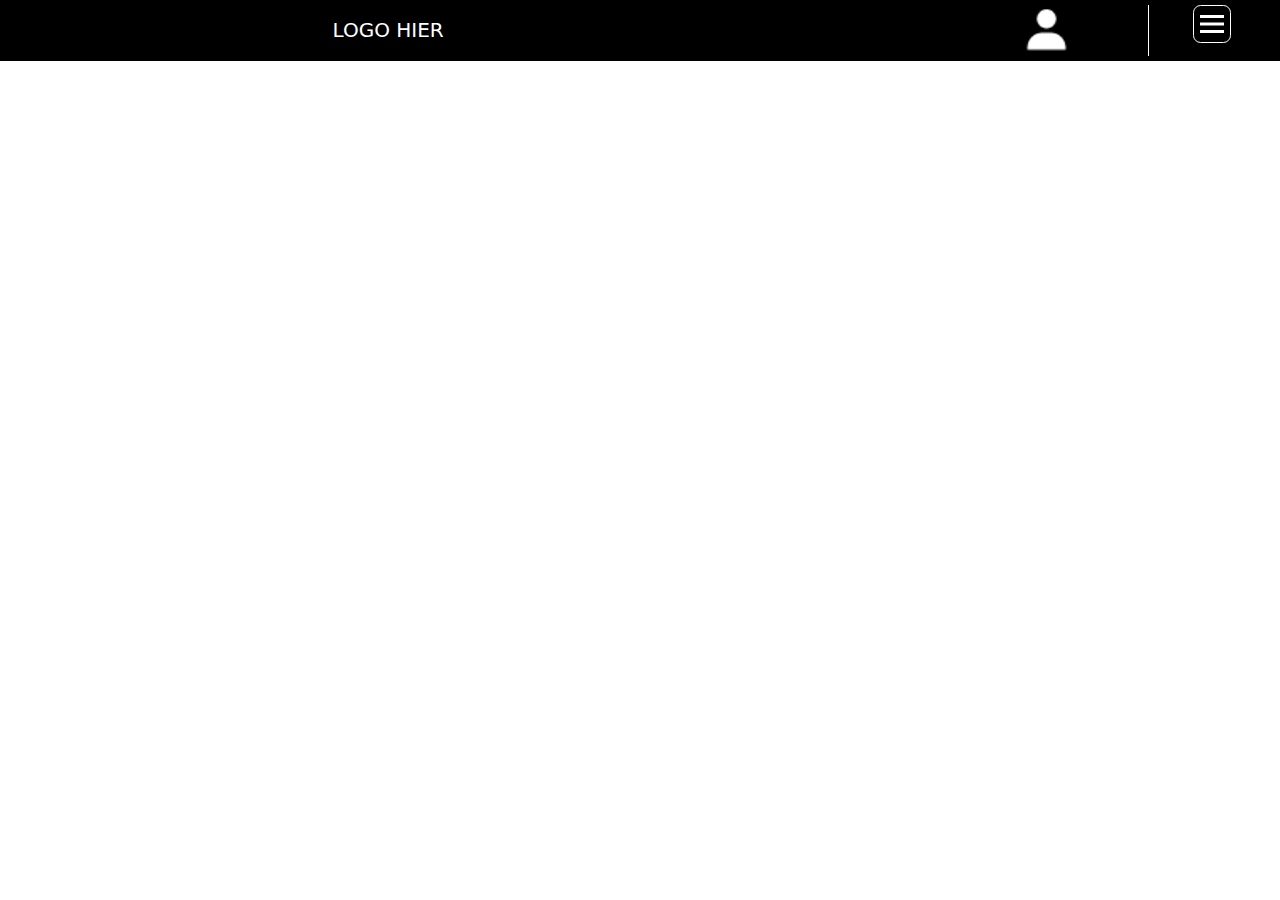
==== componentes.html @ 19275a19 "Initial Home-Page" ====
<!DOCTYPE html>
<html lang="en">
  <head>
    <meta charset="UTF-8" />
    <meta http-equiv="X-UA-Compatible" content="IE=edge" />
    <meta name="viewport" content="width=device-width, initial-scale=1.0" />

    <link
      rel="stylesheet"
      href="https://cdn.jsdelivr.net/npm/bootstrap@5.2.3/dist/css/bootstrap.min.css
    "
    />
    <link rel="stylesheet" href="components.css" />
    <title>Components</title>
  </head>
  <body>
    <header>
      <div class="nav-cont bg-black">
        <div class="cont-logo">
          <a href="*">LOGO HIER</a>
        </div>

        <!--
        <div class="cont-menu">
          <div class="cont-search">
            <form class="form-nav">
              <input
                type="search"
                placeholder="Search"
                aria-label="Search"
              />
              <a href="#">
                <img src="Images/icons/searchNavbar-white.png" alt="user-navbar">
            </a>
            </form>
          </div>
          -->
          
          <div class="cont-account">
            <a href="">
                <img src="Images/icons/userNavbar-white.png" alt="user-navbar">
            </a>
          </div>

          <div class="cont-submenu">
            <button
            class="navbar-toggler"
            type="button"
            data-bs-toggle="offcanvas"
            data-bs-target="#offcanvasDarkNavbar"
            aria-controls="offcanvasDarkNavbar"
          >
            <span id="menu-icon">
                <img src="Images/icons/menuNavbar-white.png" alt="menu-navbar">
            </span>
          </button>
        <div
            class="offcanvas offcanvas-end text-bg-dark"
            tabindex="-1"
            id="offcanvasDarkNavbar"
            aria-labelledby="offcanvasDarkNavbarLabel"
          >
            <div class="offcanvas-header">
              <h5 class="offcanvas-title" id="offcanvasDarkNavbarLabel">
                Dark offcanvas
              </h5>
              <button
                type="button"
                class="btn-close btn-close-white"
                data-bs-dismiss="offcanvas"
                aria-label="Close"
              ></button>
            </div>
            <div class="offcanvas-body">
              <ul class="navbar-nav justify-content-end flex-grow-1 pe-3">
                <li class="nav-item">
                  <a class="nav-link active" aria-current="page" href="#"
                    >Home</a
                  >
                </li>
                <li class="nav-item">
                    <a class="nav-link" href="#">About us</a>
                </li>
                <li class="nav-item">
                    <a class="nav-link" href="#">Contact</a>
                </li>
                <li class="nav-item">
                    <a class="nav-link" href="#">Services</a>
                </li>
                <li class="nav-item">
                    <a class="nav-link" href="#">Travels</a>
                </li>
                <li class="nav-item dropdown">
                  <a
                    class="nav-link dropdown-toggle"
                    href="#"
                    role="button"
                    data-bs-toggle="dropdown"
                    aria-expanded="false"
                  >
                    Dropdown
                  </a>
                  <ul class="dropdown-menu dropdown-menu-dark">
                    <li><a class="dropdown-item" href="#">Action</a></li>
                    <li>
                      <a class="dropdown-item" href="#">Another action</a>
                    </li>
                    <li>
                      <hr class="dropdown-divider" />
                    </li>
                    <li>
                      <a class="dropdown-item" href="#">Something else here</a>
                    </li>
                  </ul>
                </li>
              </ul>
            </div>
          </div>
        </div>
          </div>
        </div>
      </div>
    </header>
    <!--CODE BOOTSTRAP-->
    <script src="https://cdn.jsdelivr.net/npm/bootstrap@5.2.3/dist/js/bootstrap.bundle.min.js
    "></script>
  </body>
</html>
---- components.css ----
.nav-cont {
  display: flex;
  flex-direction: row;
  padding: 5px;
}
.cont-logo {
  width: 30%;
  background-color: rgba(127, 255, 212, 0);
  padding-left: 10px;
  margin: auto;
}
.cont-logo a {
  text-decoration: none;
  font-size: 20px;
  text-decoration: wavy;
  color: white;
}
.cont-menu {
  background-color: rgba(255, 228, 196, 0);
  width: 70%;
  display: flex;
  flex-direction: row;
  padding: 2px;
  float: right;
}
/*
.cont-search {
  background-color: rgba(33, 73, 73, 0);
  width: 80%;
}
.form-nav {
  float: right;
  border-right: 1px solid white;
}
.form-nav input {
  width: 80%;
  border-radius: 8px;
}
*/
.cont-account {
  background-color: rgba(55, 0, 255, 0);
  width: 10%;
  float: right;
}
.cont-account img {
  width: 40%;
  margin: auto;
}
.cont-submenu {
  background-color: rgba(175, 93, 17, 0);
  width: 10%;
  text-align: center;
  border-left: 1px solid white;
  float: right;
}
#menu-icon img {
  border: 1px solid rgb(255, 255, 255);
  border-radius: 20%;
  margin: auto;
}
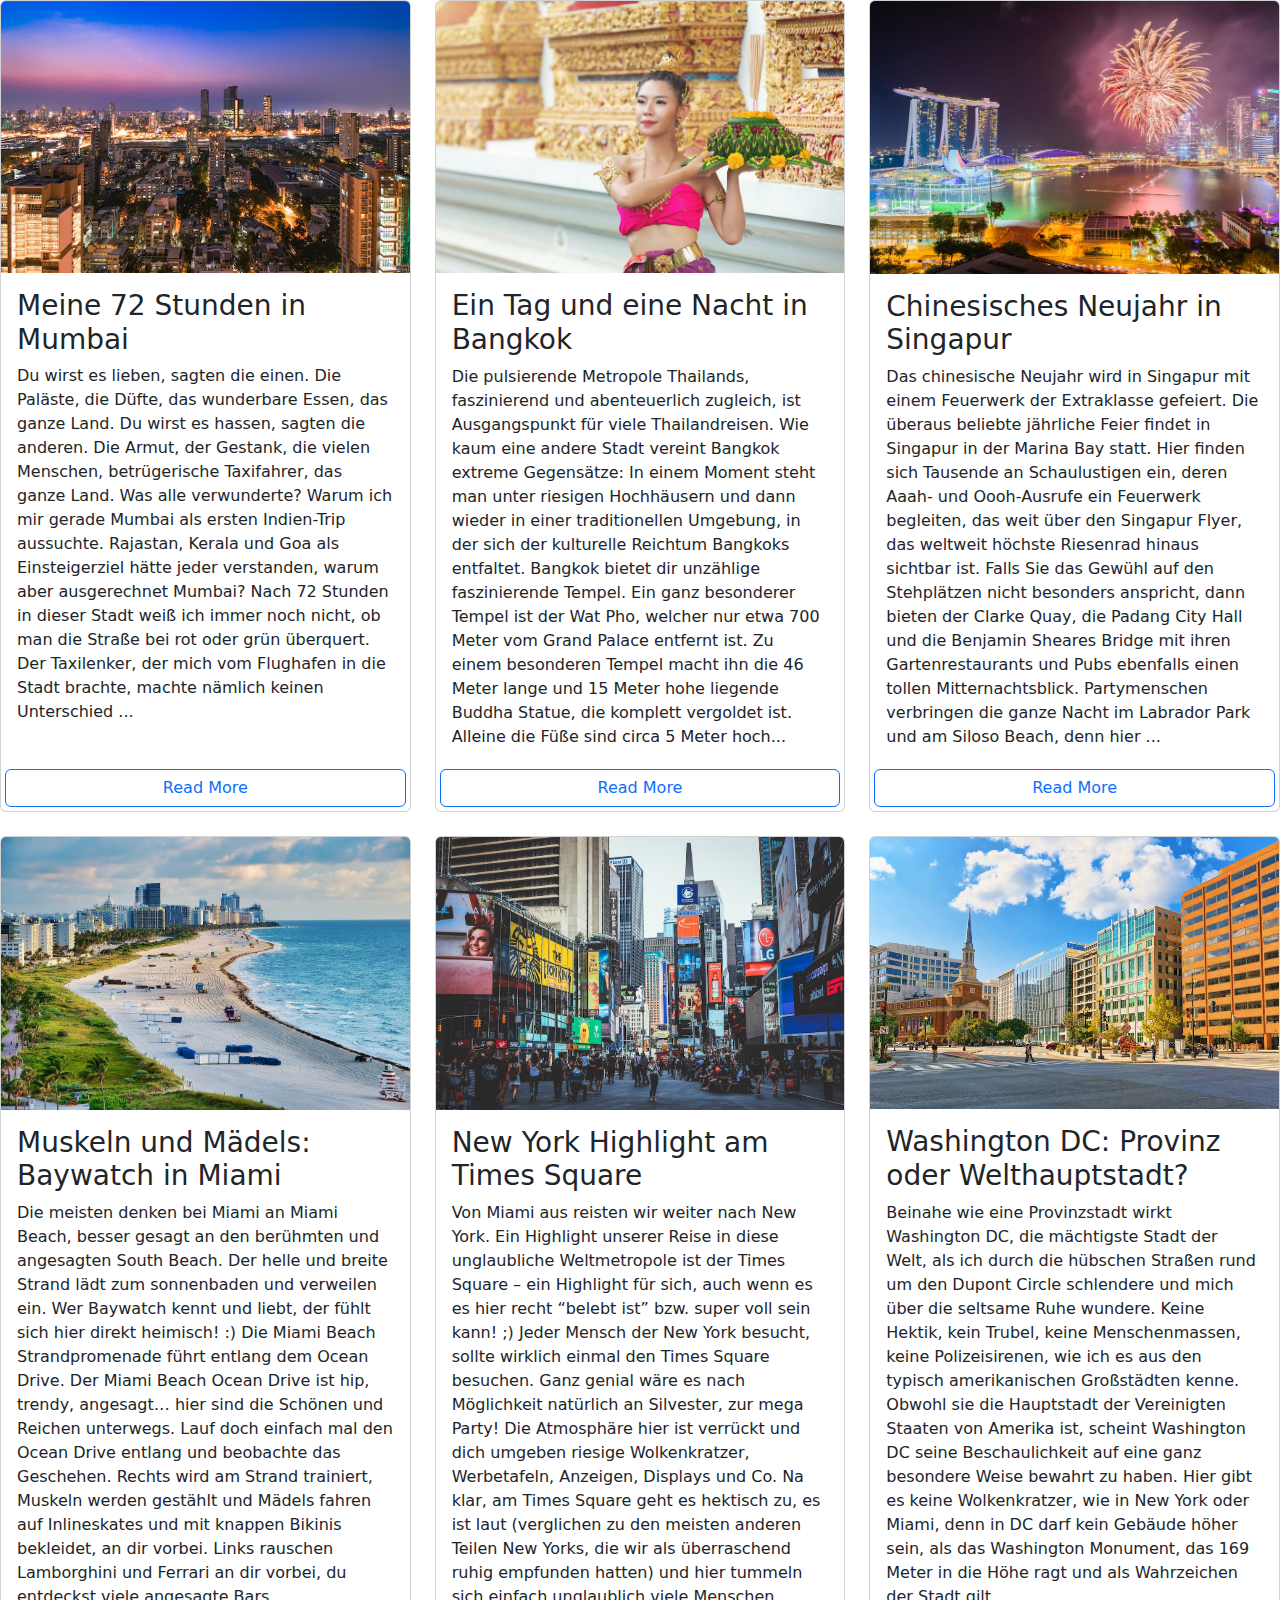
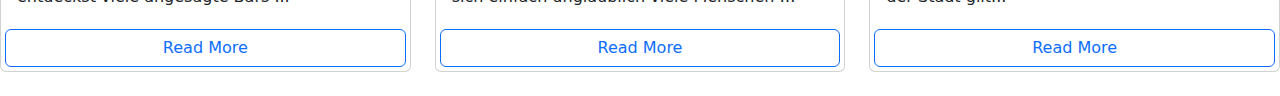
==== commit 78b1e298: "Blog fixiert" ====
--- a/componentes.html
+++ b/componentes.html
@@ -15,108 +15,180 @@
   </head>
   <body>
     <header>
-      <div class="nav-cont bg-black">
-        <div class="cont-logo">
-          <a href="*">LOGO HIER</a>
-        </div>
-
-        <!--
-        <div class="cont-menu">
-          <div class="cont-search">
-            <form class="form-nav">
-              <input
-                type="search"
-                placeholder="Search"
-                aria-label="Search"
-              />
-              <a href="#">
-                <img src="Images/icons/searchNavbar-white.png" alt="user-navbar">
-            </a>
-            </form>
-          </div>
-          -->
-          
-          <div class="cont-account">
-            <a href="">
-                <img src="Images/icons/userNavbar-white.png" alt="user-navbar">
-            </a>
-          </div>
-
-          <div class="cont-submenu">
-            <button
-            class="navbar-toggler"
-            type="button"
-            data-bs-toggle="offcanvas"
-            data-bs-target="#offcanvasDarkNavbar"
-            aria-controls="offcanvasDarkNavbar"
-          >
-            <span id="menu-icon">
-                <img src="Images/icons/menuNavbar-white.png" alt="menu-navbar">
-            </span>
-          </button>
-        <div
-            class="offcanvas offcanvas-end text-bg-dark"
-            tabindex="-1"
-            id="offcanvasDarkNavbar"
-            aria-labelledby="offcanvasDarkNavbarLabel"
-          >
-            <div class="offcanvas-header">
-              <h5 class="offcanvas-title" id="offcanvasDarkNavbarLabel">
-                Dark offcanvas
-              </h5>
-              <button
-                type="button"
-                class="btn-close btn-close-white"
-                data-bs-dismiss="offcanvas"
-                aria-label="Close"
-              ></button>
-            </div>
-            <div class="offcanvas-body">
-              <ul class="navbar-nav justify-content-end flex-grow-1 pe-3">
-                <li class="nav-item">
-                  <a class="nav-link active" aria-current="page" href="#"
-                    >Home</a
-                  >
-                </li>
-                <li class="nav-item">
-                    <a class="nav-link" href="#">About us</a>
-                </li>
-                <li class="nav-item">
-                    <a class="nav-link" href="#">Contact</a>
-                </li>
-                <li class="nav-item">
-                    <a class="nav-link" href="#">Services</a>
-                </li>
-                <li class="nav-item">
-                    <a class="nav-link" href="#">Travels</a>
-                </li>
-                <li class="nav-item dropdown">
-                  <a
-                    class="nav-link dropdown-toggle"
-                    href="#"
-                    role="button"
-                    data-bs-toggle="dropdown"
-                    aria-expanded="false"
-                  >
-                    Dropdown
-                  </a>
-                  <ul class="dropdown-menu dropdown-menu-dark">
-                    <li><a class="dropdown-item" href="#">Action</a></li>
-                    <li>
-                      <a class="dropdown-item" href="#">Another action</a>
-                    </li>
-                    <li>
-                      <hr class="dropdown-divider" />
-                    </li>
-                    <li>
-                      <a class="dropdown-item" href="#">Something else here</a>
-                    </li>
-                  </ul>
-                </li>
-              </ul>
-            </div>
-          </div>
-        </div>
+      <div class="row row-cols-1 row-cols-md-3 g-4">
+        <div class="col">
+          <div class="card h-100">
+            <img
+              src="/Images/Asia/india-Mumbei/dadar-skyline-mumbai-india_469504-2.jpg"
+              class="card-img-top"
+            />
+            <div class="card-body">
+              <h3 class="card-title">Meine 72 Stunden in Mumbai</h3>
+              <p class="card-text">
+                Du wirst es lieben, sagten die einen. Die Paläste, die Düfte,
+                das wunderbare Essen, das ganze Land. Du wirst es hassen, sagten
+                die anderen. Die Armut, der Gestank, die vielen Menschen,
+                betrügerische Taxifahrer, das ganze Land. Was alle verwunderte?
+                Warum ich mir gerade Mumbai als ersten Indien-Trip aussuchte.
+                Rajastan, Kerala und Goa als Einsteigerziel hätte jeder
+                verstanden, warum aber ausgerechnet Mumbai? Nach 72 Stunden in
+                dieser Stadt weiß ich immer noch nicht, ob man die Straße bei
+                rot oder grün überquert. Der Taxilenker, der mich vom Flughafen
+                in die Stadt brachte, machte nämlich keinen Unterschied ...
+              </p>
+            </div>
+            <div class="w-100 my-1 px-1">
+              <a href="#" class="btn btn-outline-primary w-100">Read More</a>
+            </div>
+          </div>
+        </div>
+        <div class="col">
+          <div class="card h-100">
+            <img
+              src="/Images/Asia/Thailand-Bangkok/asia-woman-thai-dress-traditional-hold-kratong-loy-krathong-festival_1150-27907.jpg"
+              class="card-img-top"
+              alt="..."
+            />
+            <div class="card-body">
+              <h3 class="card-title">Ein Tag und eine Nacht in Bangkok</h3>
+              <p class="card-text">
+                Die pulsierende Metropole Thailands, faszinierend und
+                abenteuerlich zugleich, ist Ausgangspunkt für viele
+                Thailandreisen. Wie kaum eine andere Stadt vereint Bangkok
+                extreme Gegensätze: In einem Moment steht man unter riesigen
+                Hochhäusern und dann wieder in einer traditionellen Umgebung, in
+                der sich der kulturelle Reichtum Bangkoks entfaltet. Bangkok
+                bietet dir unzählige faszinierende Tempel. Ein ganz besonderer
+                Tempel ist der Wat Pho, welcher nur etwa 700 Meter vom Grand
+                Palace entfernt ist. Zu einem besonderen Tempel macht ihn die 46
+                Meter lange und 15 Meter hohe liegende Buddha Statue, die
+                komplett vergoldet ist. Alleine die Füße sind circa 5 Meter
+                hoch...
+              </p>
+            </div>
+            <div class="w-100 my-1 px-1">
+              <a href="#" class="btn btn-outline-primary w-100">Read More</a>
+            </div>
+          </div>
+        </div>
+        <div class="col">
+          <div class="card h-100">
+            <img
+              src="/Images/Asia/Thailand-Bangkok/firework-singapore-city_1203-7132.webp"
+              class="card-img-top"
+              alt="..."
+            />
+            <div class="card-body">
+              <h3 class="card-title">Chinesisches Neujahr in Singapur</h3>
+              <p class="card-text">
+                Das chinesische Neujahr wird in Singapur mit einem Feuerwerk der
+                Extraklasse gefeiert. Die überaus beliebte jährliche Feier
+                findet in Singapur in der Marina Bay statt. Hier finden sich
+                Tausende an Schaulustigen ein, deren Aaah- und Oooh-Ausrufe ein
+                Feuerwerk begleiten, das weit über den Singapur Flyer, das
+                weltweit höchste Riesenrad hinaus sichtbar ist. Falls Sie das
+                Gewühl auf den Stehplätzen nicht besonders anspricht, dann
+                bieten der Clarke Quay, die Padang City Hall und die Benjamin
+                Sheares Bridge mit ihren Gartenrestaurants und Pubs ebenfalls
+                einen tollen Mitternachtsblick. Partymenschen verbringen die
+                ganze Nacht im Labrador Park und am Siloso Beach, denn hier ...
+              </p>
+            </div>
+            <div class="w-100 my-1 px-1">
+              <a href="#" class="btn btn-outline-primary w-100">Read More</a>
+            </div>
+          </div>
+        </div>
+
+        <div class="col">
+          <div class="card h-100">
+            <img
+              src="/Images/Usa/Miami/Miami, Floride, États-Unis1.jpeg"
+              class="card-img-top"
+              alt="..."
+            />
+            <div class="card-body">
+              <h3 class="card-title">Muskeln und Mädels: Baywatch in Miami</h3>
+              <p class="card-text">
+                Die meisten denken bei Miami an Miami Beach, besser gesagt an
+                den berühmten und angesagten South Beach. Der helle und breite
+                Strand lädt zum sonnenbaden und verweilen ein. Wer Baywatch
+                kennt und liebt, der fühlt sich hier direkt heimisch! :) Die
+                Miami Beach Strandpromenade führt entlang dem Ocean Drive. Der
+                Miami Beach Ocean Drive ist hip, trendy, angesagt… hier sind die
+                Schönen und Reichen unterwegs. Lauf doch einfach mal den Ocean
+                Drive entlang und beobachte das Geschehen. Rechts wird am Strand
+                trainiert, Muskeln werden gestählt und Mädels fahren auf
+                Inlineskates und mit knappen Bikinis bekleidet, an dir vorbei.
+                Links rauschen Lamborghini und Ferrari an dir vorbei, du
+                entdeckst viele angesagte Bars ...
+              </p>
+            </div>
+            <div class="w-100 my-1 px-1">
+              <a href="#" class="btn btn-outline-primary w-100">Read More</a>
+            </div>
+          </div>
+        </div>
+
+        <div class="col">
+          <div class="card h-100">
+            <img
+              src="/Images/Usa/New York/New York, NY, United States.jpeg"
+              class="card-img-top"
+              alt="..."
+            />
+            <div class="card-body">
+              <h3 class="card-title">New York Highlight am Times Square</h3>
+              <p class="card-text">
+                Von Miami aus reisten wir weiter nach New York. Ein Highlight
+                unserer Reise in diese unglaubliche Weltmetropole ist der Times
+                Square – ein Highlight für sich, auch wenn es es hier recht
+                “belebt ist” bzw. super voll sein kann! ;) Jeder Mensch der New
+                York besucht, sollte wirklich einmal den Times Square besuchen.
+                Ganz genial wäre es nach Möglichkeit natürlich an Silvester, zur
+                mega Party! Die Atmosphäre hier ist verrückt und dich umgeben
+                riesige Wolkenkratzer, Werbetafeln, Anzeigen, Displays und Co.
+                Na klar, am Times Square geht es hektisch zu, es ist laut
+                (verglichen zu den meisten anderen Teilen New Yorks, die wir als
+                überraschend ruhig empfunden hatten) und hier tummeln sich
+                einfach unglaublich viele Menschen …
+              </p>
+            </div>
+            <div class="w-100 my-1 px-1">
+              <a href="#" class="btn btn-outline-primary w-100">Read More</a>
+            </div>
+          </div>
+        </div>
+
+        <div class="col">
+          <div class="card h-100">
+            <img
+              src="/Images/Usa/Washington/f0f0c9d8-bc9c-40dd-96d9-efcd1604d25c.jpg"
+              class="card-img-top"
+              alt="..."
+            />
+            <div class="card-body">
+              <h3 class="card-title">
+                Washington DC: Provinz oder Welthauptstadt?
+              </h3>
+              <p class="card-text">
+                Beinahe wie eine Provinzstadt wirkt Washington DC, die
+                mächtigste Stadt der Welt, als ich durch die hübschen Straßen
+                rund um den Dupont Circle schlendere und mich über die seltsame
+                Ruhe wundere. Keine Hektik, kein Trubel, keine Menschenmassen,
+                keine Polizeisirenen, wie ich es aus den typisch amerikanischen
+                Großstädten kenne. Obwohl sie die Hauptstadt der Vereinigten
+                Staaten von Amerika ist, scheint Washington DC seine
+                Beschaulichkeit auf eine ganz besondere Weise bewahrt zu
+                haben. Hier gibt es keine Wolkenkratzer, wie in New York oder
+                Miami, denn in DC darf kein Gebäude höher sein, als das
+                Washington Monument, das 169 Meter in die Höhe ragt und als
+                Wahrzeichen der Stadt gilt...
+              </p>
+            </div>
+            <div class="w-100 my-1 px-1">
+              <a href="#" class="btn btn-outline-primary w-100">Read More</a>
+            </div>
           </div>
         </div>
       </div>
